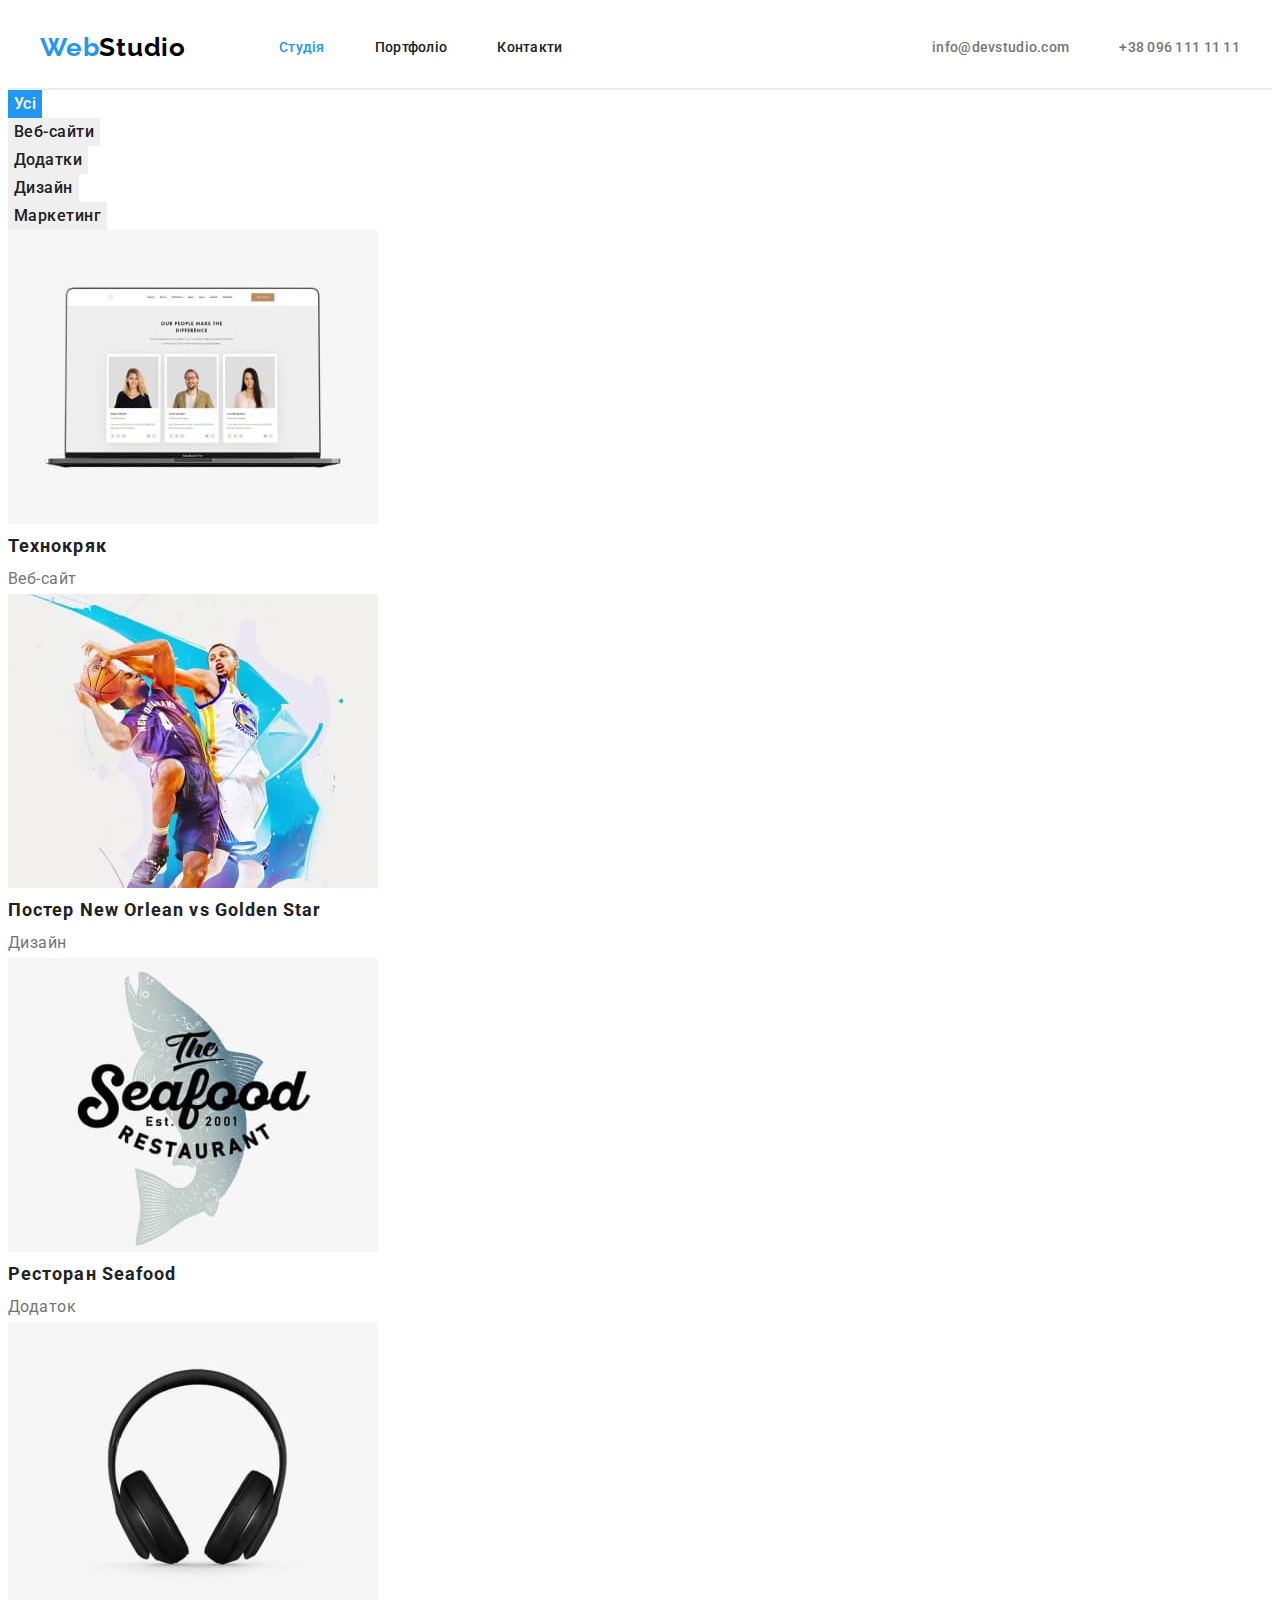
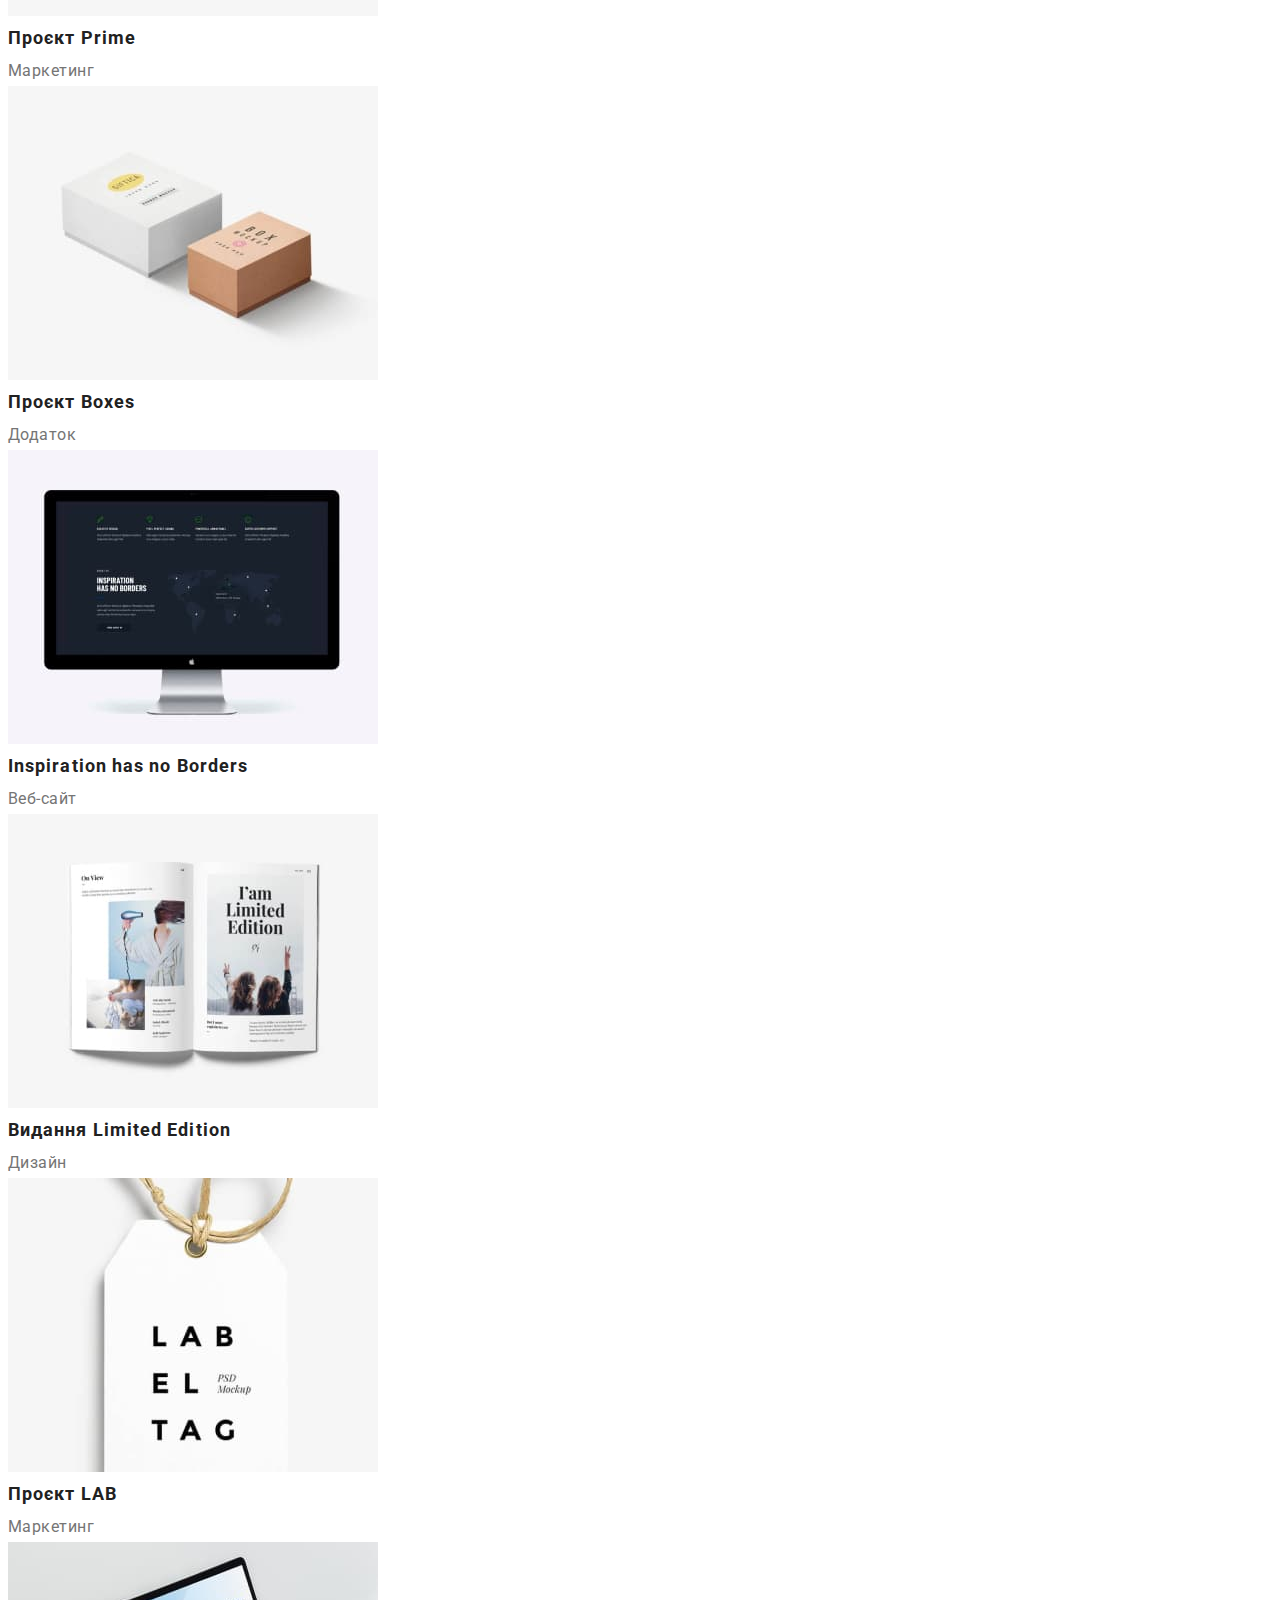
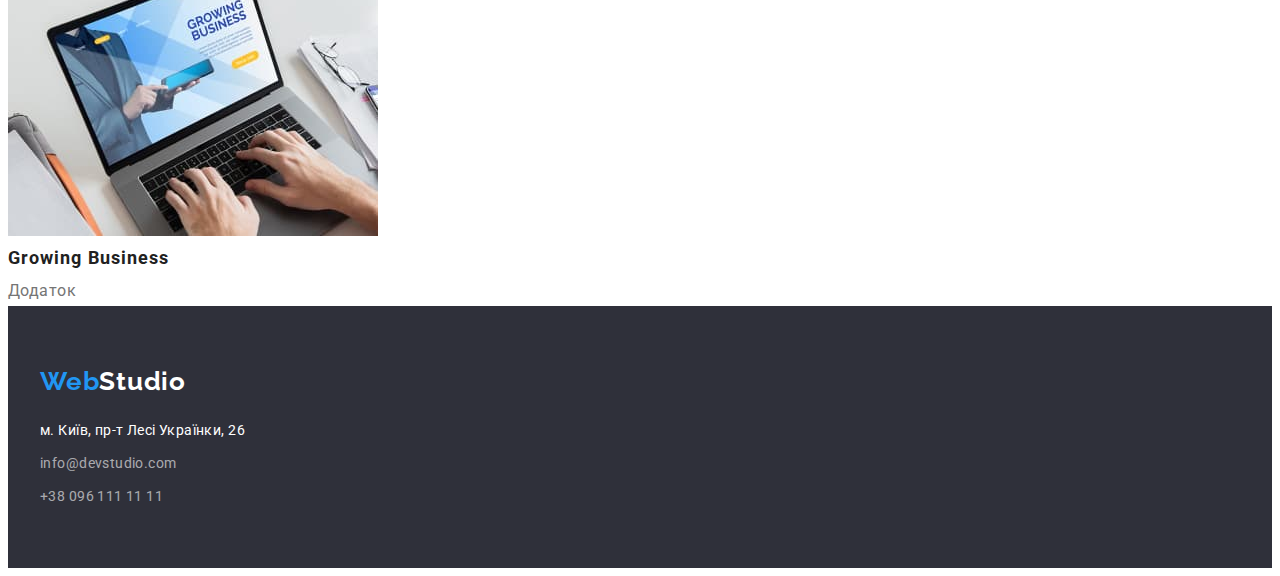
==== portfolio.html @ bd5c7682 "Initial commit. Studio page styling" ====
<!DOCTYPE html>
<html lang="uk">
<head>
    <link rel="stylesheet" href="https://cdnjs.cloudflare.com/ajax/libs/modern-normalize/1.1.0/modern-normalize.min.css"
        integrity="sha512-wpPYUAdjBVSE4KJnH1VR1HeZfpl1ub8YT/NKx4PuQ5NmX2tKuGu6U/JRp5y+Y8XG2tV+wKQpNHVUX03MfMFn9Q=="
        crossorigin="anonymous" referrerpolicy="no-referrer" />
    <meta charset="UTF-8">
    <meta http-equiv="X-UA-Compatible" content="IE=edge">
    <meta name="viewport" content="width=device-width, initial-scale=1.0">
    <title>Портфоліо</title>
    <link rel="stylesheet" href="./css/styles.css">
    <link rel="preconnect" href="https://fonts.googleapis.com">
    <link rel="preconnect" href="https://fonts.gstatic.com" crossorigin>
    <link
        href="https://fonts.googleapis.com/css2?family=Montserrat:wght@400;700&family=Raleway:wght@700&family=Roboto:wght@400;500;700;900&display=swap"
        rel="stylesheet">
</head>
<body>
    <!-- Header -->
    <header class="page-header">
        <div class="container">
            <a href="./" class="logo link"><span class="accent">Web</span>Studio</a>
    
            <nav>
                <ul class="pages list">
                    <li class="item"><a class="link current" href="./">Студія</a></li>
                    <li class="item"><a class="link" href="./portfolio.html">Портфоліо</a></li>
                    <li class="item"><a class="link" href="">Контакти</a></li>
                </ul>
            </nav>
    
            <ul class="contacts list">
                <li class="item"><a class="link" href="mailto:info@devstudio.com">info@devstudio.com</a></li>
                <li class="item"><a class="link" href="tel:+380961111111">+38 096 111 11 11</a></li>
            </ul>
        </div>
    </header>
    
    <!-- Main content -->
    <main>
        <section>
            <h1 class="projects-title">Проекти</h1>

            <!-- Filter -->
            <ul class="filter-list list">
                <li><button type="button" class="button active">Усі</button></li>
                <li><button type="button" class="button">Веб-сайти</button></li>
                <li><button type="button" class="button">Додатки</button></li>
                <li><button type="button" class="button">Дизайн</button></li>
                <li><button type="button" class="button">Маркетинг</button></li>
            </ul>

            <!-- Projects -->
            <ul class="projects list">
                <li>
                    <a href="" class="link">
                        <img src="./images/project1.jpg" alt="Технокряк" width="370" height="294">
                        <h2 class="projects-company">Технокряк</h2>
                        <p class="projects-type">Веб-сайт</p>
                    </a>
                </li>
                <li>
                    <a href="" class="link">
                        <img src="./images/project2.jpg" alt="Постер New Orlean vs Golden Star" width="370" height="294">
                        <h2 class="projects-company">Постер New Orlean vs Golden Star</h2>
                        <p class="projects-type">Дизайн</p>
                    </a>
                </li>
                <li>
                    <a href="" class="link">
                        <img src="./images/project3.jpg" alt="Ресторан Seafood" width="370" height="294">
                        <h2 class="projects-company">Ресторан Seafood</h2>
                        <p class="projects-type">Додаток</p>
                    </a>
                </li>
                <li>
                    <a href="" class="link">
                        <img src="./images/project4.jpg" alt="Проєкт Prime" width="370" height="294">
                        <h2 class="projects-company">Проєкт Prime</h2>
                        <p class="projects-type">Маркетинг</p>
                    </a>
                </li>
                <li>
                    <a href="" class="link">
                        <img src="./images/project5.jpg" alt="Проєкт Boxes" width="370" height="294">
                        <h2 class="projects-company">Проєкт Boxes</h2>
                        <p class="projects-type">Додаток</p>
                    </a>
                </li>
                <li>
                    <a href="" class="link">
                        <img src="./images/project6.jpg" alt="Inspiration has no Borders" width="370" height="294">
                        <h2 class="projects-company">Inspiration has no Borders</h2>
                        <p class="projects-type">Веб-сайт</p>
                    </a>
                </li>
                <li>
                    <a href="" class="link">
                        <img src="./images/project7.jpg" alt="Видання Limited Edition" width="370" height="294">
                        <h2 class="projects-company">Видання Limited Edition</h2>
                        <p class="projects-type">Дизайн</p>
                    </a>
                </li>
                <li>
                    <a href="" class="link">
                        <img src="./images/project8.jpg" alt="Проєкт LAB" width="370" height="294">
                        <h2 class="projects-company">Проєкт LAB</h2>
                        <p class="projects-type">Маркетинг</p>
                    </a>
                </li>
                <li>
                    <a href="" class="link">
                        <img src="./images/project9.jpg" alt="Growing Business" width="370" height="294">
                        <h2 class="projects-company">Growing Business</h2>
                        <p class="projects-type">Додаток</p>
                    </a>
                </li>
            </ul>


        </section>
    </main>

    <!-- Footer -->
    <footer>
        <div class="container">
            <a href="./" class="logo link"><span class="accent">Web</span>Studio</a>
    
            <address class="address">
                <ul class="list">
                    <li class="item">
                        <p>м. Київ, пр-т Лесі Українки, 26</p>
                    </li>
                    <li class="item"><a class="link" href="mailto:info@devstudio.com">info@devstudio.com</a></li>
                    <li class="item"><a class="link" href="tel:+380961111111">+38 096 111 11 11</a></li>
                </ul>
            </address>
        </div>
    </footer>
</body>
</html>
---- css/styles.css ----
:root {
    --primary-color: #757575;
    --secondary-color: #212121;
    --accent: #2196F3;
}

body {
    font-family: Roboto, sans-serif;
    color: var(--primary-color);
}

ul,
p,
h1, h2, h3, h4, h5, h6 {
    margin: 0;
    margin-bottom: 0;
    padding: 0;
}

.list {
    list-style: none;
}

.link {
    text-decoration: none;
}

.accent {
    color: var(--accent);
}

.button {
    font: inherit;
    border: none;
    color: #FFFFFF;
    cursor: pointer;
}

.container {
    display: inherit;
    width: 1200px;
    margin: 0 auto;
    padding-left: 15px;
    padding-right: 15px;
}

/* Header */

.page-header {
    display: flex;
    border-bottom: 2px solid #ECECEC;
}

.page-header .container {
    align-items: center;
}
.logo {
    font-family: Raleway;
    font-weight: 700;
    font-size: 26px;
    line-height: 1.2;
    letter-spacing: 0.03em; 
    color: black;
}

.page-header .logo {
    padding-top: 24px;
    padding-bottom: 25px;
}

.pages {
    margin-left: 93px;
}

.contacts {
    margin-left: auto;
}

.pages,
.contacts {
    display: flex;
}

.pages .item + .item,
.contacts .item + .item {
    margin-left: 50px;
}

.pages .link,
.contacts .link {
    display: block  ;
    font-weight: 500;
    font-size: 14px;
    line-height: 1.14;
    letter-spacing: 0.02em;
    padding-top: 32px;
    padding-bottom: 32px;
}

.pages .link {
    color: var(--secondary-color);
}

.pages .link.current {
    color: var(--accent);
}

.contacts .link {
    color: var(--primary-color);
}

.pages .link:hover,
.pages .link:focus,
.contacts .link:hover,
.contacts .link:focus,
.address .link:hover,
.address .link:focus {
    color: var(--accent);
}

.section:not(:first-child) {
    padding-top: 94px;
    padding-bottom: 94px;
}

.section:last-child {
    background-color: #F5F4FA;
}

/* Studio content */

/* Hat */
.hat {
    padding-top: 200px;
    padding-bottom: 200px;
    text-align: center;
    background-color: #2F303A;
}

.hat-title {
    font-weight: 900;
    font-size: 44px;
    line-height: 1.36;
    letter-spacing: 0.06em;
    text-transform: uppercase;
    color: #FFFFFF;
}

.hat-button {
    margin-top: 30px;
    padding: 10px 32px;
    font-weight: 700;
    font-size: 16px;
    line-height: 1.88;
    letter-spacing: 0.06em;
    color: #FFFFFF;
    background-color: var(--accent);
    border-radius: 4px;
}

.hat-button:hover,
.hat-button:focus {
    background-color: #188CE8;
}

/* Features */

.features {
    font-size: 14px;
    line-height: 1.71;
    letter-spacing: 0.03em;
}

.features-list {
    display: flex;
}

.features-list .item {
    width: calc( (100% - 90)/ 4 );
}

.features-list .item + .item {
    margin-left: 30px;
}


.features-title,
.projects-title {
    display: none;
}

.features-list-title {
    margin-bottom: 10px;
    font-size: 14px;
    line-height: 1.14;
    letter-spacing: 0.03em;
    text-transform: uppercase;
    color: var(--secondary-color);
}

/* Business */

.section-title {
    margin-bottom: 50px;
    font-size: 36px;
    line-height: 1.17;
    text-align: center;
    letter-spacing: 0.03em;
    color: var(--secondary-color);
}

.business-list {
    display: flex;
}

.business-list .item + .item {
    margin-left: 30px;
}

/* Team */

.team.list {
    display: flex;
}

.team .item {
    background-color: #FFFFFF;
    border-radius: 4px;
    overflow: hidden;
    filter: drop-shadow(0px 4px 4px rgba(0, 0, 0, 0.25));
}

.team .item + .item {
    margin-left: 30px;
}

.team-name {
    margin-top: 30px;
    font-weight: 500;
    font-size: 16px;
    line-height: 1.19;
    text-align: center;
    color: var(--secondary-color);
}

.team-position {
    margin-top: 10px;
    font-size: 16px;
    line-height: 1.19;
    text-align: center;
    letter-spacing: 0.03em;
}

.team-content {
    padding: 30px;
}

/* Footer */

footer {
    padding: 60px 15px;
    background-color: #2F303A;
}

footer .logo {
    color: #FFFFFF;
}

.address {
    margin-top: 20px;
    font-style: normal;
    font-size: 14px;
    line-height: 24px;
    letter-spacing: 0.03em;
    color: #FFFFFF;
}

.address .item + .item {
    margin-top: 9px;
}

.address .link {
    color: rgba(255, 255, 255, 0.6);
}

/* _______________________Portfolio____________________ */

.filter-title {
    display: none;
}

.filter-list .button {
    font-weight: 500;
    font-size: 16px;
    line-height: 1.62;
    text-align: center;
    letter-spacing: 0.03em;
    color: var(--secondary-color);
}

.filter-list .button.active,
.filter-list .button:hover,
.filter-list .button:focus {
    color: #FFFFFF;
    background-color: var(--accent);
}

.projects .projects-company {
    font-size: 18px;
    line-height: 2;
    letter-spacing: 0.06em;
    color: var(--secondary-color); 
}

.projects .projects-type {
    font-size: 16px;
    line-height: 1.88;
    letter-spacing: 0.03em;
    color: var(--primary-color);
}
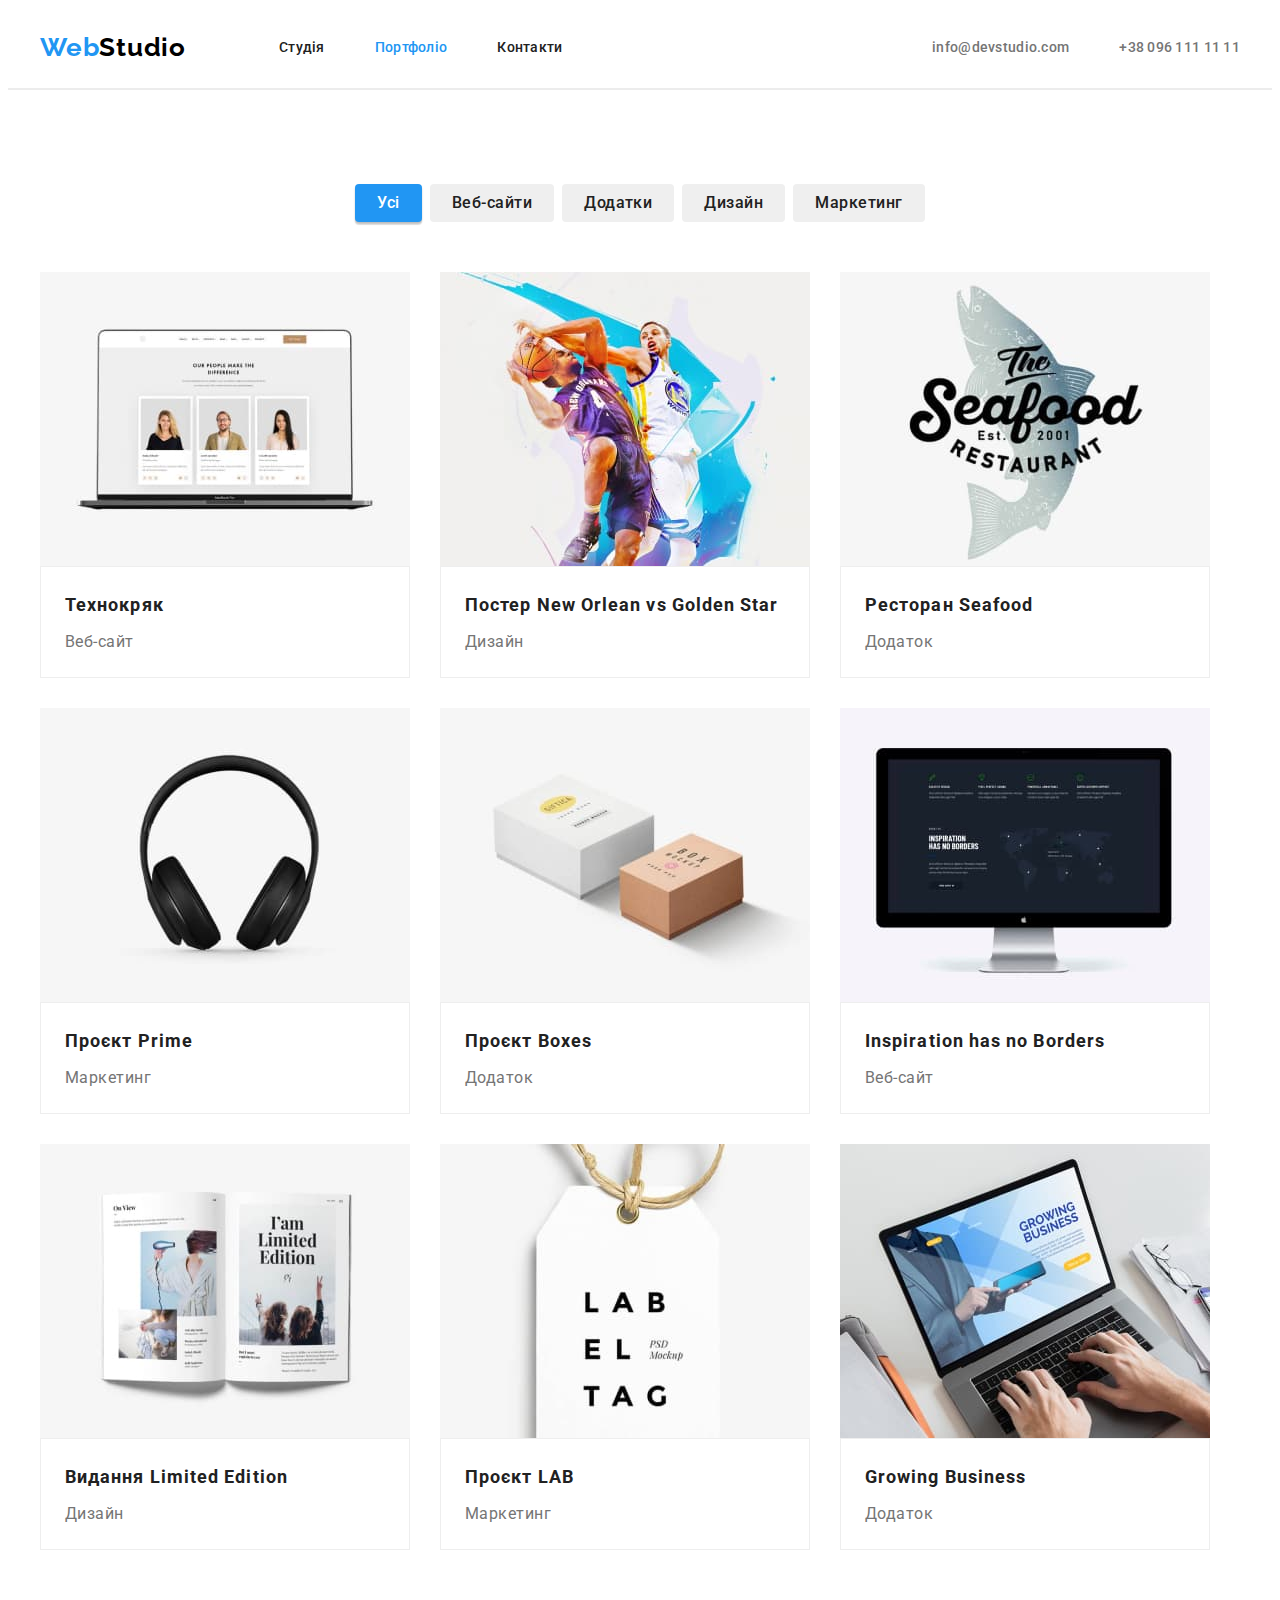
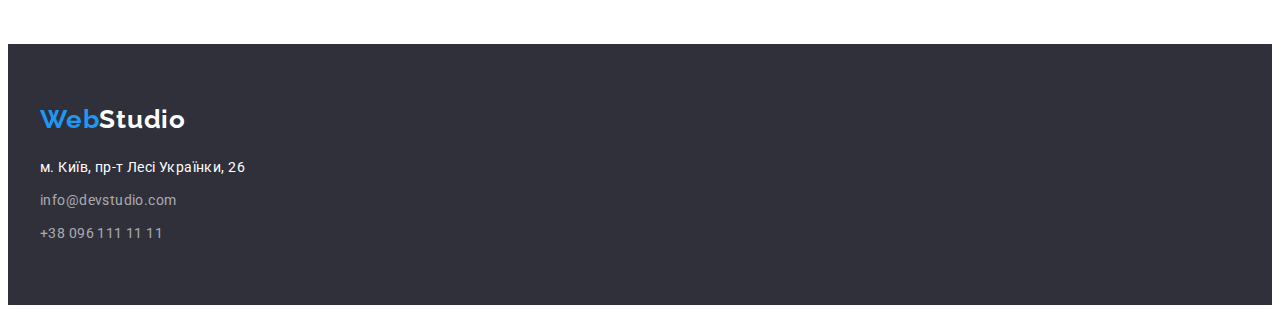
==== commit 7805fac3: "sections styles" ====
--- a/portfolio.html
+++ b/portfolio.html
@@ -1,141 +1,229 @@
 <!DOCTYPE html>
 <html lang="uk">
-<head>
-    <link rel="stylesheet" href="https://cdnjs.cloudflare.com/ajax/libs/modern-normalize/1.1.0/modern-normalize.min.css"
-        integrity="sha512-wpPYUAdjBVSE4KJnH1VR1HeZfpl1ub8YT/NKx4PuQ5NmX2tKuGu6U/JRp5y+Y8XG2tV+wKQpNHVUX03MfMFn9Q=="
-        crossorigin="anonymous" referrerpolicy="no-referrer" />
-    <meta charset="UTF-8">
-    <meta http-equiv="X-UA-Compatible" content="IE=edge">
-    <meta name="viewport" content="width=device-width, initial-scale=1.0">
+  <head>
+    <link
+      rel="stylesheet"
+      href="https://cdnjs.cloudflare.com/ajax/libs/modern-normalize/1.1.0/modern-normalize.min.css"
+      integrity="sha512-wpPYUAdjBVSE4KJnH1VR1HeZfpl1ub8YT/NKx4PuQ5NmX2tKuGu6U/JRp5y+Y8XG2tV+wKQpNHVUX03MfMFn9Q=="
+      crossorigin="anonymous"
+      referrerpolicy="no-referrer"
+    />
+    <meta charset="UTF-8" />
+    <meta http-equiv="X-UA-Compatible" content="IE=edge" />
+    <meta name="viewport" content="width=device-width, initial-scale=1.0" />
     <title>Портфоліо</title>
-    <link rel="stylesheet" href="./css/styles.css">
-    <link rel="preconnect" href="https://fonts.googleapis.com">
-    <link rel="preconnect" href="https://fonts.gstatic.com" crossorigin>
+    <link rel="stylesheet" href="./css/styles.css" />
+    <link rel="preconnect" href="https://fonts.googleapis.com" />
+    <link rel="preconnect" href="https://fonts.gstatic.com" crossorigin />
     <link
-        href="https://fonts.googleapis.com/css2?family=Montserrat:wght@400;700&family=Raleway:wght@700&family=Roboto:wght@400;500;700;900&display=swap"
-        rel="stylesheet">
-</head>
-<body>
+      href="https://fonts.googleapis.com/css2?family=Montserrat:wght@400;700&family=Raleway:wght@700&family=Roboto:wght@400;500;700;900&display=swap"
+      rel="stylesheet"
+    />
+  </head>
+
+  <body>
     <!-- Header -->
     <header class="page-header">
-        <div class="container">
-            <a href="./" class="logo link"><span class="accent">Web</span>Studio</a>
-    
-            <nav>
-                <ul class="pages list">
-                    <li class="item"><a class="link current" href="./">Студія</a></li>
-                    <li class="item"><a class="link" href="./portfolio.html">Портфоліо</a></li>
-                    <li class="item"><a class="link" href="">Контакти</a></li>
-                </ul>
-            </nav>
-    
-            <ul class="contacts list">
-                <li class="item"><a class="link" href="mailto:info@devstudio.com">info@devstudio.com</a></li>
-                <li class="item"><a class="link" href="tel:+380961111111">+38 096 111 11 11</a></li>
-            </ul>
-        </div>
+      <div class="container">
+        <a href="./" class="logo link"><span class="accent">Web</span>Studio</a>
+
+        <nav>
+          <ul class="pages list">
+            <li class="item"><a class="link" href="./">Студія</a></li>
+            <li class="item">
+              <a class="link current" href="./portfolio.html">Портфоліо</a>
+            </li>
+            <li class="item"><a class="link" href="">Контакти</a></li>
+          </ul>
+        </nav>
+
+        <ul class="contacts list">
+          <li class="item">
+            <a class="link" href="mailto:info@devstudio.com"
+              >info@devstudio.com</a
+            >
+          </li>
+          <li class="item">
+            <a class="link" href="tel:+380961111111">+38 096 111 11 11</a>
+          </li>
+        </ul>
+      </div>
     </header>
-    
+
     <!-- Main content -->
     <main>
-        <section>
-            <h1 class="projects-title">Проекти</h1>
-
-            <!-- Filter -->
-            <ul class="filter-list list">
-                <li><button type="button" class="button active">Усі</button></li>
-                <li><button type="button" class="button">Веб-сайти</button></li>
-                <li><button type="button" class="button">Додатки</button></li>
-                <li><button type="button" class="button">Дизайн</button></li>
-                <li><button type="button" class="button">Маркетинг</button></li>
+      <section class="section projects-section">
+        <div class="container no-padding">
+          <h1 class="projects-title">Проекти</h1>
+
+          <!-- Filter -->
+          <ul class="filter-list list">
+            <li class="item">
+              <button type="button" class="button active">Усі</button>
+            </li>
+            <li class="item">
+              <button type="button" class="button">Веб-сайти</button>
+            </li>
+            <li class="item">
+              <button type="button" class="button">Додатки</button>
+            </li>
+            <li class="item">
+              <button type="button" class="button">Дизайн</button>
+            </li>
+            <li class="item">
+              <button type="button" class="button">Маркетинг</button>
+            </li>
+          </ul>
+
+          <!-- Projects -->
+          <div class="projects-wrap">
+            <ul class="projects list">
+              <li class="item">
+                <a href="" class="link">
+                  <img
+                    class="projects-pic"
+                    src="./images/project1.jpg"
+                    alt="Технокряк"
+                  />
+                  <div class="projects-content">
+                    <h2 class="projects-company">Технокряк</h2>
+                    <p class="projects-type">Веб-сайт</p>
+                  </div>
+                </a>
+              </li>
+              <li class="item">
+                <a href="" class="link">
+                  <img
+                    class="projects-pic"
+                    src="./images/project2.jpg"
+                    alt="Постер New Orlean vs Golden Star"
+                  />
+                  <div class="projects-content">
+                    <h2 class="projects-company">
+                      Постер New Orlean vs Golden Star
+                    </h2>
+                    <p class="projects-type">Дизайн</p>
+                  </div>
+                </a>
+              </li>
+              <li class="item">
+                <a href="" class="link">
+                  <img
+                    class="projects-pic"
+                    src="./images/project3.jpg"
+                    alt="Ресторан Seafood"
+                  />
+                  <div class="projects-content">
+                    <h2 class="projects-company">Ресторан Seafood</h2>
+                    <p class="projects-type">Додаток</p>
+                  </div>
+                </a>
+              </li>
+              <li class="item">
+                <a href="" class="link">
+                  <img
+                    class="projects-pic"
+                    src="./images/project4.jpg"
+                    alt="Проєкт Prime"
+                  />
+                  <div class="projects-content">
+                    <h2 class="projects-company">Проєкт Prime</h2>
+                    <p class="projects-type">Маркетинг</p>
+                  </div>
+                </a>
+              </li>
+              <li class="item">
+                <a href="" class="link">
+                  <img
+                    class="projects-pic"
+                    src="./images/project5.jpg"
+                    alt="Проєкт Boxes"
+                  />
+                  <div class="projects-content">
+                    <h2 class="projects-company">Проєкт Boxes</h2>
+                    <p class="projects-type">Додаток</p>
+                  </div>
+                </a>
+              </li>
+              <li class="item">
+                <a href="" class="link">
+                  <img
+                    class="projects-pic"
+                    src="./images/project6.jpg"
+                    alt="Inspiration has no Borders"
+                  />
+                  <div class="projects-content">
+                    <h2 class="projects-company">Inspiration has no Borders</h2>
+                    <p class="projects-type">Веб-сайт</p>
+                  </div>
+                </a>
+              </li>
+              <li class="item">
+                <a href="" class="link">
+                  <img
+                    class="projects-pic"
+                    src="./images/project7.jpg"
+                    alt="Видання Limited Edition"
+                  />
+                  <div class="projects-content">
+                    <h2 class="projects-company">Видання Limited Edition</h2>
+                    <p class="projects-type">Дизайн</p>
+                  </div>
+                </a>
+              </li>
+              <li class="item">
+                <a href="" class="link">
+                  <img
+                    class="projects-pic"
+                    src="./images/project8.jpg"
+                    alt="Проєкт LAB"
+                  />
+                  <div class="projects-content">
+                    <h2 class="projects-company">Проєкт LAB</h2>
+                    <p class="projects-type">Маркетинг</p>
+                  </div>
+                </a>
+              </li>
+              <li class="item">
+                <a href="" class="link">
+                  <img
+                    class="projects-pic"
+                    src="./images/project9.jpg"
+                    alt="Growing Business"
+                  />
+                  <div class="projects-content">
+                    <h2 class="projects-company">Growing Business</h2>
+                    <p class="projects-type">Додаток</p>
+                  </div>
+                </a>
+              </li>
             </ul>
-
-            <!-- Projects -->
-            <ul class="projects list">
-                <li>
-                    <a href="" class="link">
-                        <img src="./images/project1.jpg" alt="Технокряк" width="370" height="294">
-                        <h2 class="projects-company">Технокряк</h2>
-                        <p class="projects-type">Веб-сайт</p>
-                    </a>
-                </li>
-                <li>
-                    <a href="" class="link">
-                        <img src="./images/project2.jpg" alt="Постер New Orlean vs Golden Star" width="370" height="294">
-                        <h2 class="projects-company">Постер New Orlean vs Golden Star</h2>
-                        <p class="projects-type">Дизайн</p>
-                    </a>
-                </li>
-                <li>
-                    <a href="" class="link">
-                        <img src="./images/project3.jpg" alt="Ресторан Seafood" width="370" height="294">
-                        <h2 class="projects-company">Ресторан Seafood</h2>
-                        <p class="projects-type">Додаток</p>
-                    </a>
-                </li>
-                <li>
-                    <a href="" class="link">
-                        <img src="./images/project4.jpg" alt="Проєкт Prime" width="370" height="294">
-                        <h2 class="projects-company">Проєкт Prime</h2>
-                        <p class="projects-type">Маркетинг</p>
-                    </a>
-                </li>
-                <li>
-                    <a href="" class="link">
-                        <img src="./images/project5.jpg" alt="Проєкт Boxes" width="370" height="294">
-                        <h2 class="projects-company">Проєкт Boxes</h2>
-                        <p class="projects-type">Додаток</p>
-                    </a>
-                </li>
-                <li>
-                    <a href="" class="link">
-                        <img src="./images/project6.jpg" alt="Inspiration has no Borders" width="370" height="294">
-                        <h2 class="projects-company">Inspiration has no Borders</h2>
-                        <p class="projects-type">Веб-сайт</p>
-                    </a>
-                </li>
-                <li>
-                    <a href="" class="link">
-                        <img src="./images/project7.jpg" alt="Видання Limited Edition" width="370" height="294">
-                        <h2 class="projects-company">Видання Limited Edition</h2>
-                        <p class="projects-type">Дизайн</p>
-                    </a>
-                </li>
-                <li>
-                    <a href="" class="link">
-                        <img src="./images/project8.jpg" alt="Проєкт LAB" width="370" height="294">
-                        <h2 class="projects-company">Проєкт LAB</h2>
-                        <p class="projects-type">Маркетинг</p>
-                    </a>
-                </li>
-                <li>
-                    <a href="" class="link">
-                        <img src="./images/project9.jpg" alt="Growing Business" width="370" height="294">
-                        <h2 class="projects-company">Growing Business</h2>
-                        <p class="projects-type">Додаток</p>
-                    </a>
-                </li>
-            </ul>
-
-
-        </section>
+          </div>
+        </div>
+      </section>
     </main>
 
     <!-- Footer -->
     <footer>
-        <div class="container">
-            <a href="./" class="logo link"><span class="accent">Web</span>Studio</a>
-    
-            <address class="address">
-                <ul class="list">
-                    <li class="item">
-                        <p>м. Київ, пр-т Лесі Українки, 26</p>
-                    </li>
-                    <li class="item"><a class="link" href="mailto:info@devstudio.com">info@devstudio.com</a></li>
-                    <li class="item"><a class="link" href="tel:+380961111111">+38 096 111 11 11</a></li>
-                </ul>
-            </address>
-        </div>
+      <div class="container">
+        <a href="./" class="logo link"><span class="accent">Web</span>Studio</a>
+
+        <address class="address">
+          <ul class="list">
+            <li class="item">
+              <p>м. Київ, пр-т Лесі Українки, 26</p>
+            </li>
+            <li class="item">
+              <a class="link" href="mailto:info@devstudio.com"
+                >info@devstudio.com</a
+              >
+            </li>
+            <li class="item">
+              <a class="link" href="tel:+380961111111">+38 096 111 11 11</a>
+            </li>
+          </ul>
+        </address>
+      </div>
     </footer>
-</body>
-</html>+  </body>
+</html>
--- a/css/styles.css
+++ b/css/styles.css
@@ -2,6 +2,8 @@
     --primary-color: #757575;
     --secondary-color: #212121;
     --accent: #2196F3;
+    --grid-gap: 30px;
+    --grid-raw-elements: 3;
 }
 
 body {
@@ -42,6 +44,10 @@
     margin: 0 auto;
     padding-left: 15px;
     padding-right: 15px;
+}
+
+.no-padding {
+    padding: 0;
 }
 
 /* Header */
@@ -118,19 +124,15 @@
     color: var(--accent);
 }
 
-.section:not(:first-child) {
+.section {
     padding-top: 94px;
     padding-bottom: 94px;
 }
-
-.section:last-child {
-    background-color: #F5F4FA;
-}
-
 /* Studio content */
 
 /* Hat */
 .hat {
+    margin: 0 auto;
     padding-top: 200px;
     padding-bottom: 200px;
     text-align: center;
@@ -165,7 +167,7 @@
 
 /* Features */
 
-.features {
+.features-section {
     font-size: 14px;
     line-height: 1.71;
     letter-spacing: 0.03em;
@@ -200,6 +202,10 @@
 
 /* Business */
 
+.business-section {
+    padding-top: 0;
+}
+
 .section-title {
     margin-bottom: 50px;
     font-size: 36px;
@@ -218,6 +224,10 @@
 }
 
 /* Team */
+
+.team-section {
+    background-color: #F5F4FA;
+}
 
 .team.list {
     display: flex;
@@ -289,12 +299,23 @@
     display: none;
 }
 
+.filter-list {
+    display: flex;
+    justify-content: center;
+}
+
+.filter-list .item + .item {
+    margin-left: 8px;
+}
+
 .filter-list .button {
+    padding: 6px 22px;
     font-weight: 500;
     font-size: 16px;
     line-height: 1.62;
     text-align: center;
     letter-spacing: 0.03em;
+    border-radius: 4px;
     color: var(--secondary-color);
 }
 
@@ -303,6 +324,33 @@
 .filter-list .button:focus {
     color: #FFFFFF;
     background-color: var(--accent);
+    box-shadow: 0px 3px 1px rgba(0, 0, 0, 0.1), 0px 1px 2px rgba(0, 0, 0, 0.08), 0px 2px 2px rgba(0, 0, 0, 0.12);
+}
+
+/* Projects */
+
+.projects-wrap {
+    margin-top: 50px;
+}
+
+.projects {
+    display: flex;
+    width: 100%;
+    margin-top: calc(-1*var(--grid-gap));
+    margin-left: calc(-1*var(--grid-gap));
+    flex-wrap: wrap;
+}
+
+.projects-pic {
+    display: block;
+    width: 100%;
+}
+
+.projects > .item {
+    display: block;
+    flex-basis: calc(100%/var(--grid-raw-elements) - var(--grid-gap));
+    margin-top: var(--grid-gap);
+    margin-left: var(--grid-gap);
 }
 
 .projects .projects-company {
@@ -317,4 +365,13 @@
     line-height: 1.88;
     letter-spacing: 0.03em;
     color: var(--primary-color);
-}+}
+
+.projects-content {
+    padding: 20px 24px;
+    border: 1px solid #EEEEEE;
+}
+
+.projects-content p {
+    margin-top: 4px;
+}
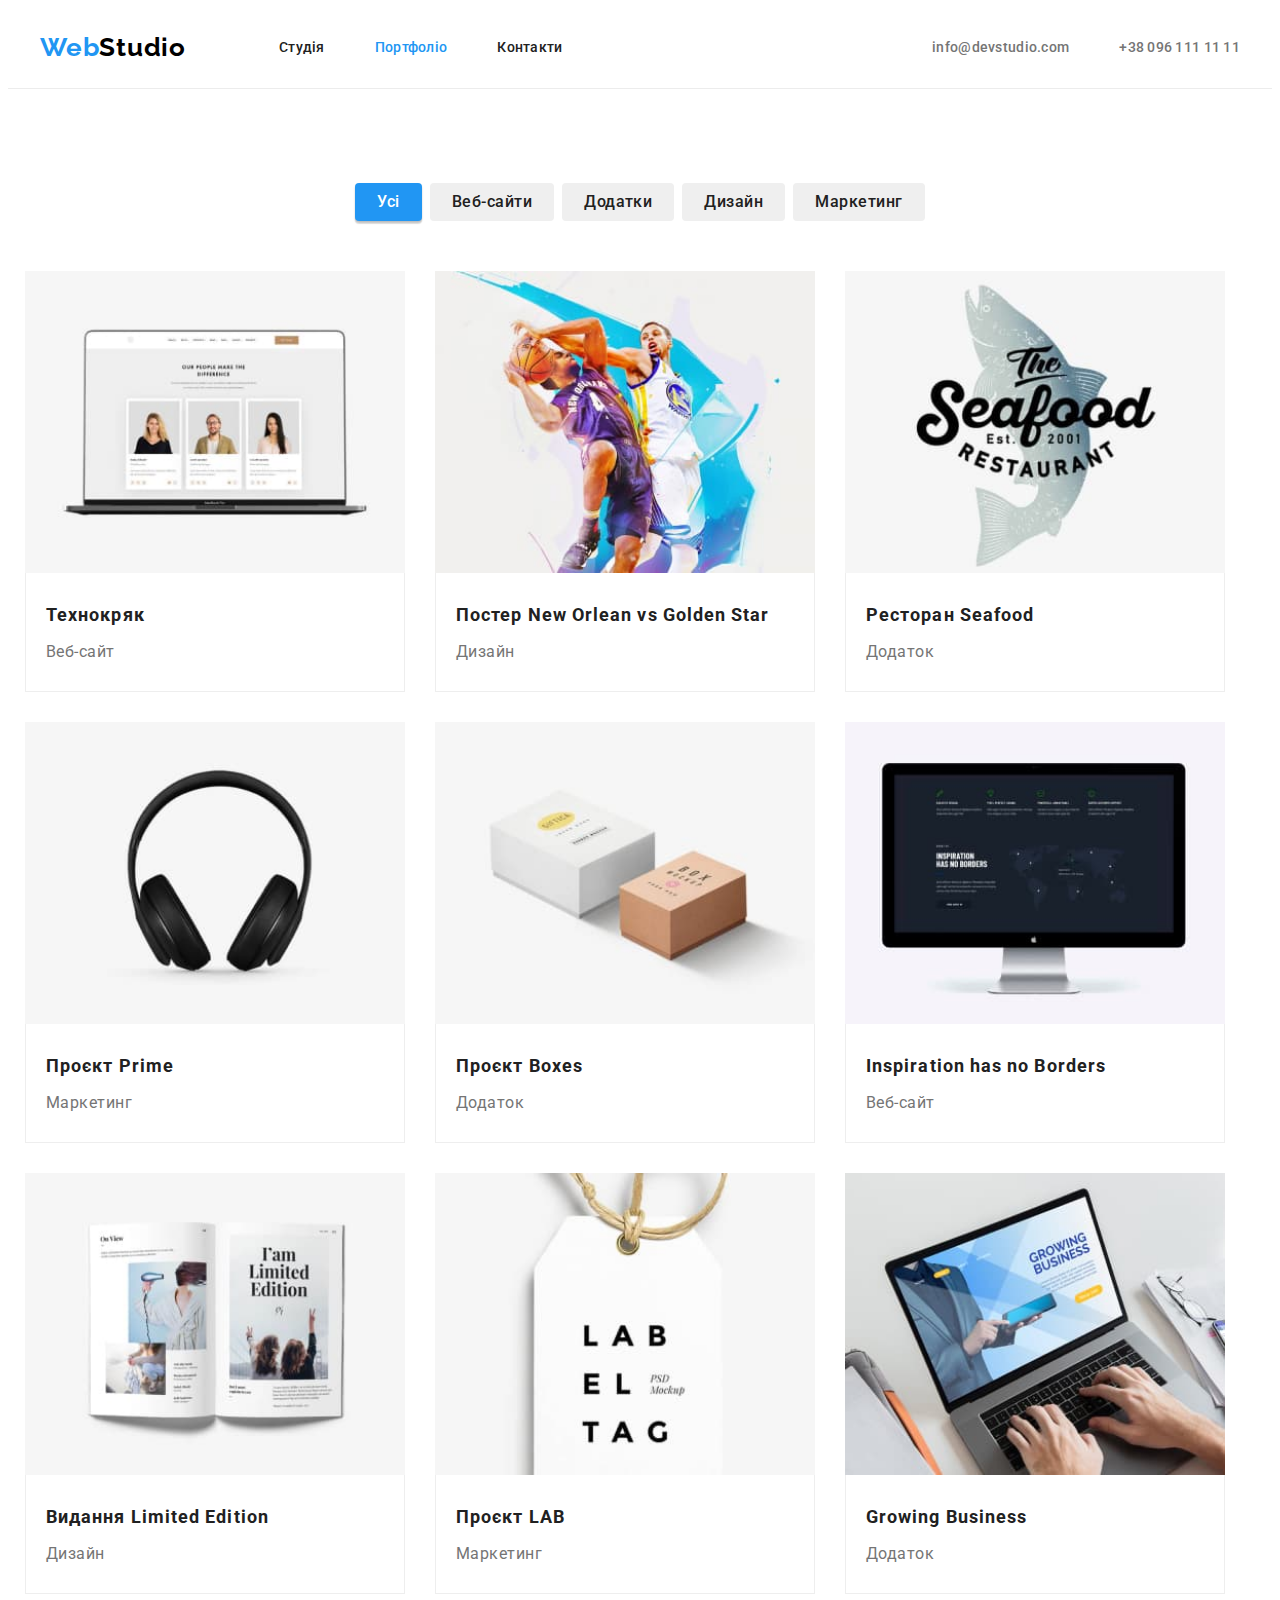
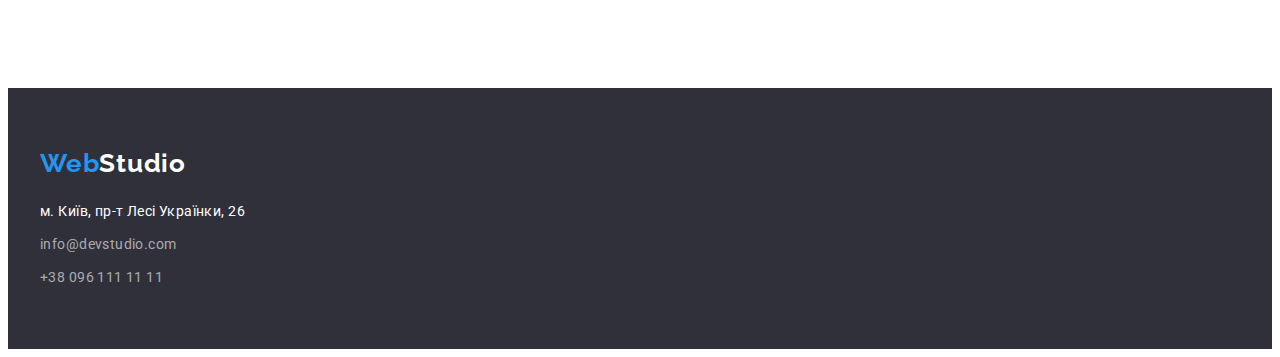
==== commit 142cc9be: "Style fix" ====
--- a/portfolio.html
+++ b/portfolio.html
@@ -53,7 +53,7 @@
     <!-- Main content -->
     <main>
       <section class="section projects-section">
-        <div class="container no-padding">
+        <div class="container">
           <h1 class="projects-title">Проекти</h1>
 
           <!-- Filter -->
@@ -76,7 +76,6 @@
           </ul>
 
           <!-- Projects -->
-          <div class="projects-wrap">
             <ul class="projects list">
               <li class="item">
                 <a href="" class="link">
@@ -84,6 +83,7 @@
                     class="projects-pic"
                     src="./images/project1.jpg"
                     alt="Технокряк"
+                    width="370"
                   />
                   <div class="projects-content">
                     <h2 class="projects-company">Технокряк</h2>
@@ -97,13 +97,13 @@
                     class="projects-pic"
                     src="./images/project2.jpg"
                     alt="Постер New Orlean vs Golden Star"
+                    width="370"
                   />
                   <div class="projects-content">
                     <h2 class="projects-company">
                       Постер New Orlean vs Golden Star
                     </h2>
                     <p class="projects-type">Дизайн</p>
-                  </div>
                 </a>
               </li>
               <li class="item">
@@ -112,6 +112,7 @@
                     class="projects-pic"
                     src="./images/project3.jpg"
                     alt="Ресторан Seafood"
+                    width="370"
                   />
                   <div class="projects-content">
                     <h2 class="projects-company">Ресторан Seafood</h2>
@@ -125,6 +126,7 @@
                     class="projects-pic"
                     src="./images/project4.jpg"
                     alt="Проєкт Prime"
+                    width="370"
                   />
                   <div class="projects-content">
                     <h2 class="projects-company">Проєкт Prime</h2>
@@ -138,6 +140,7 @@
                     class="projects-pic"
                     src="./images/project5.jpg"
                     alt="Проєкт Boxes"
+                    width="370"
                   />
                   <div class="projects-content">
                     <h2 class="projects-company">Проєкт Boxes</h2>
@@ -151,6 +154,7 @@
                     class="projects-pic"
                     src="./images/project6.jpg"
                     alt="Inspiration has no Borders"
+                    width="370"
                   />
                   <div class="projects-content">
                     <h2 class="projects-company">Inspiration has no Borders</h2>
@@ -164,6 +168,7 @@
                     class="projects-pic"
                     src="./images/project7.jpg"
                     alt="Видання Limited Edition"
+                    width="370"
                   />
                   <div class="projects-content">
                     <h2 class="projects-company">Видання Limited Edition</h2>
@@ -177,6 +182,7 @@
                     class="projects-pic"
                     src="./images/project8.jpg"
                     alt="Проєкт LAB"
+                    width="370"
                   />
                   <div class="projects-content">
                     <h2 class="projects-company">Проєкт LAB</h2>
@@ -190,6 +196,7 @@
                     class="projects-pic"
                     src="./images/project9.jpg"
                     alt="Growing Business"
+                    width="370"
                   />
                   <div class="projects-content">
                     <h2 class="projects-company">Growing Business</h2>
--- a/css/styles.css
+++ b/css/styles.css
@@ -1,118 +1,125 @@
 :root {
-    --primary-color: #757575;
-    --secondary-color: #212121;
-    --accent: #2196F3;
-    --grid-gap: 30px;
-    --grid-raw-elements: 3;
+  --primary-color: #757575;
+  --secondary-color: #212121;
+  --accent: #2196f3;
+  --grid-gap: 30px;
+  --grid-raw-elements: 3;
 }
 
 body {
-    font-family: Roboto, sans-serif;
-    color: var(--primary-color);
+  font-family: Roboto, sans-serif;
+  color: var(--primary-color);
 }
 
 ul,
 p,
-h1, h2, h3, h4, h5, h6 {
-    margin: 0;
-    margin-bottom: 0;
-    padding: 0;
+h1,
+h2,
+h3,
+h4,
+h5,
+h6 {
+  margin: 0;
+  margin-bottom: 0;
+  padding: 0;
+}
+
+img {
+  display: block;
+  max-width: 100%;
 }
 
 .list {
-    list-style: none;
+  list-style: none;
 }
 
 .link {
-    text-decoration: none;
+  text-decoration: none;
 }
 
 .accent {
-    color: var(--accent);
+  color: var(--accent);
 }
 
 .button {
-    font: inherit;
-    border: none;
-    color: #FFFFFF;
-    cursor: pointer;
+  font: inherit;
+  border: none;
+  color: #ffffff;
+  cursor: pointer;
 }
 
 .container {
-    display: inherit;
-    width: 1200px;
-    margin: 0 auto;
-    padding-left: 15px;
-    padding-right: 15px;
-}
-
-.no-padding {
-    padding: 0;
+  display: inherit;
+  width: 1200px;
+  margin: 0 auto;
+  padding-left: 15px;
+  padding-right: 15px;
 }
 
 /* Header */
 
 .page-header {
-    display: flex;
-    border-bottom: 2px solid #ECECEC;
+  display: flex;
+  border-bottom: 1px solid #ececec;
 }
 
 .page-header .container {
-    align-items: center;
-}
+  align-items: center;
+}
+
 .logo {
-    font-family: Raleway;
-    font-weight: 700;
-    font-size: 26px;
-    line-height: 1.2;
-    letter-spacing: 0.03em; 
-    color: black;
+  font-family: Raleway;
+  font-weight: 700;
+  font-size: 26px;
+  line-height: 1.2;
+  letter-spacing: 0.03em;
+  color: black;
 }
 
 .page-header .logo {
-    padding-top: 24px;
-    padding-bottom: 25px;
+  padding-top: 24px;
+  padding-bottom: 25px;
 }
 
 .pages {
-    margin-left: 93px;
+  margin-left: 93px;
 }
 
 .contacts {
-    margin-left: auto;
+  margin-left: auto;
 }
 
 .pages,
 .contacts {
-    display: flex;
+  display: flex;
 }
 
 .pages .item + .item,
 .contacts .item + .item {
-    margin-left: 50px;
+  margin-left: 50px;
 }
 
 .pages .link,
 .contacts .link {
-    display: block  ;
-    font-weight: 500;
-    font-size: 14px;
-    line-height: 1.14;
-    letter-spacing: 0.02em;
-    padding-top: 32px;
-    padding-bottom: 32px;
+  display: block;
+  font-weight: 500;
+  font-size: 14px;
+  line-height: 1.14;
+  letter-spacing: 0.02em;
+  padding-top: 32px;
+  padding-bottom: 32px;
 }
 
 .pages .link {
-    color: var(--secondary-color);
+  color: var(--secondary-color);
 }
 
 .pages .link.current {
-    color: var(--accent);
+  color: var(--accent);
 }
 
 .contacts .link {
-    color: var(--primary-color);
+  color: var(--primary-color);
 }
 
 .pages .link:hover,
@@ -121,257 +128,262 @@
 .contacts .link:focus,
 .address .link:hover,
 .address .link:focus {
-    color: var(--accent);
+  color: var(--accent);
 }
 
 .section {
-    padding-top: 94px;
-    padding-bottom: 94px;
+  padding-top: 94px;
+  padding-bottom: 94px;
 }
 /* Studio content */
 
 /* Hat */
 .hat {
-    margin: 0 auto;
-    padding-top: 200px;
-    padding-bottom: 200px;
-    text-align: center;
-    background-color: #2F303A;
+  margin: 0 auto;
+  padding-top: 200px;
+  padding-bottom: 200px;
+  text-align: center;
+  background-color: #2f303a;
 }
 
 .hat-title {
-    font-weight: 900;
-    font-size: 44px;
-    line-height: 1.36;
-    letter-spacing: 0.06em;
-    text-transform: uppercase;
-    color: #FFFFFF;
+  width: 696px;
+  margin: 0 auto;
+  font-weight: 900;
+  font-size: 44px;
+  line-height: 1.36;
+  letter-spacing: 0.06em;
+  text-transform: uppercase;
+  color: #ffffff;
 }
 
 .hat-button {
-    margin-top: 30px;
-    padding: 10px 32px;
-    font-weight: 700;
-    font-size: 16px;
-    line-height: 1.88;
-    letter-spacing: 0.06em;
-    color: #FFFFFF;
-    background-color: var(--accent);
-    border-radius: 4px;
+  margin-top: 30px;
+  padding: 10px 32px;
+  font-weight: 700;
+  font-size: 16px;
+  line-height: 1.88;
+  letter-spacing: 0.06em;
+  color: #ffffff;
+  background-color: var(--accent);
+  border-radius: 4px;
 }
 
 .hat-button:hover,
 .hat-button:focus {
-    background-color: #188CE8;
+  background-color: #188ce8;
 }
 
 /* Features */
 
 .features-section {
-    font-size: 14px;
-    line-height: 1.71;
-    letter-spacing: 0.03em;
+  font-size: 14px;
+  line-height: 1.71;
+  letter-spacing: 0.03em;
 }
 
 .features-list {
-    display: flex;
+  display: flex;
 }
 
 .features-list .item {
-    width: calc( (100% - 90)/ 4 );
+  width: calc((100% - 90px) / 4);
 }
 
 .features-list .item + .item {
-    margin-left: 30px;
-}
-
+  margin-left: 30px;
+}
 
 .features-title,
 .projects-title {
-    display: none;
+  display: none;
 }
 
 .features-list-title {
-    margin-bottom: 10px;
-    font-size: 14px;
-    line-height: 1.14;
-    letter-spacing: 0.03em;
-    text-transform: uppercase;
-    color: var(--secondary-color);
+  margin-bottom: 10px;
+  font-size: 14px;
+  line-height: 1.14;
+  letter-spacing: 0.03em;
+  text-transform: uppercase;
+  color: var(--secondary-color);
 }
 
 /* Business */
 
 .business-section {
-    padding-top: 0;
+  padding-top: 0;
 }
 
 .section-title {
-    margin-bottom: 50px;
-    font-size: 36px;
-    line-height: 1.17;
-    text-align: center;
-    letter-spacing: 0.03em;
-    color: var(--secondary-color);
+  margin-bottom: 50px;
+  font-size: 36px;
+  line-height: 1.17;
+  text-align: center;
+  letter-spacing: 0.03em;
+  color: var(--secondary-color);
 }
 
 .business-list {
-    display: flex;
+  display: flex;
 }
 
 .business-list .item + .item {
-    margin-left: 30px;
+  margin-left: 30px;
 }
 
 /* Team */
 
 .team-section {
-    background-color: #F5F4FA;
+  background-color: #f5f4fa;
 }
 
 .team.list {
-    display: flex;
+  display: flex;
 }
 
 .team .item {
-    background-color: #FFFFFF;
-    border-radius: 4px;
-    overflow: hidden;
-    filter: drop-shadow(0px 4px 4px rgba(0, 0, 0, 0.25));
+  width: calc((100% - 90px) / 4);
+  background-color: #ffffff;
+  border-radius: 4px;
+  overflow: hidden;
+  box-shadow: 0px 1px 3px rgba(0, 0, 0, 0.12), 0px 1px 1px rgba(0, 0, 0, 0.14),
+    0px 2px 1px rgba(0, 0, 0, 0.2);
 }
 
 .team .item + .item {
-    margin-left: 30px;
+  margin-left: 30px;
 }
 
 .team-name {
-    margin-top: 30px;
-    font-weight: 500;
-    font-size: 16px;
-    line-height: 1.19;
-    text-align: center;
-    color: var(--secondary-color);
+  font-weight: 500;
+  font-size: 16px;
+  line-height: 1.19;
+  text-align: center;
+  color: var(--secondary-color);
 }
 
 .team-position {
-    margin-top: 10px;
-    font-size: 16px;
-    line-height: 1.19;
-    text-align: center;
-    letter-spacing: 0.03em;
+  margin-top: 10px;
+  font-size: 16px;
+  line-height: 1.19;
+  text-align: center;
+  letter-spacing: 0.03em;
 }
 
 .team-content {
-    padding: 30px;
+  padding: 30px;
 }
 
 /* Footer */
 
 footer {
-    padding: 60px 15px;
-    background-color: #2F303A;
+  padding-top: 60px;
+  padding-bottom: 60px;
+  background-color: #2f303a;
 }
 
 footer .logo {
-    color: #FFFFFF;
+  color: #ffffff;
 }
 
 .address {
-    margin-top: 20px;
-    font-style: normal;
-    font-size: 14px;
-    line-height: 24px;
-    letter-spacing: 0.03em;
-    color: #FFFFFF;
+  margin-top: 20px;
+  font-style: normal;
+  font-size: 14px;
+  line-height: 24px;
+  letter-spacing: 0.03em;
+  color: #ffffff;
 }
 
 .address .item + .item {
-    margin-top: 9px;
+  margin-top: 9px;
 }
 
 .address .link {
-    color: rgba(255, 255, 255, 0.6);
+  color: rgba(255, 255, 255, 0.6);
 }
 
 /* _______________________Portfolio____________________ */
 
 .filter-title {
-    display: none;
+  display: none;
 }
 
 .filter-list {
-    display: flex;
-    justify-content: center;
+  display: flex;
+  margin-bottom: 50px;
+  justify-content: center;
 }
 
 .filter-list .item + .item {
-    margin-left: 8px;
+  margin-left: 8px;
 }
 
 .filter-list .button {
-    padding: 6px 22px;
-    font-weight: 500;
-    font-size: 16px;
-    line-height: 1.62;
-    text-align: center;
-    letter-spacing: 0.03em;
-    border-radius: 4px;
-    color: var(--secondary-color);
+  padding: 6px 22px;
+  font-weight: 500;
+  font-size: 16px;
+  line-height: 1.62;
+  text-align: center;
+  letter-spacing: 0.03em;
+  border-radius: 4px;
+  color: var(--secondary-color);
 }
 
 .filter-list .button.active,
 .filter-list .button:hover,
 .filter-list .button:focus {
-    color: #FFFFFF;
-    background-color: var(--accent);
-    box-shadow: 0px 3px 1px rgba(0, 0, 0, 0.1), 0px 1px 2px rgba(0, 0, 0, 0.08), 0px 2px 2px rgba(0, 0, 0, 0.12);
+  color: #ffffff;
+  background-color: var(--accent);
+  box-shadow: 0px 3px 1px rgba(0, 0, 0, 0.1), 0px 1px 2px rgba(0, 0, 0, 0.08),
+    0px 2px 2px rgba(0, 0, 0, 0.12);
 }
 
 /* Projects */
-
-.projects-wrap {
-    margin-top: 50px;
+.projects-section .container {
+    width: 1230px;
 }
 
 .projects {
-    display: flex;
-    width: 100%;
-    margin-top: calc(-1*var(--grid-gap));
-    margin-left: calc(-1*var(--grid-gap));
-    flex-wrap: wrap;
+  display: flex;
+  width: 100%;
+  margin-top: calc(-1 * var(--grid-gap));
+  margin-left: calc(-1 * var(--grid-gap));
+  flex-wrap: wrap;
 }
 
 .projects-pic {
-    display: block;
-    width: 100%;
+  display: block;
+  width: 100%;
 }
 
 .projects > .item {
-    display: block;
-    flex-basis: calc(100%/var(--grid-raw-elements) - var(--grid-gap));
-    margin-top: var(--grid-gap);
-    margin-left: var(--grid-gap);
+  display: block;
+  flex-basis: calc((100% - (var(--grid-raw-elements)*(var(--grid-gap)))) / var(--grid-raw-elements));
+  margin-top: var(--grid-gap);
+  margin-left: var(--grid-gap);
 }
 
 .projects .projects-company {
-    font-size: 18px;
-    line-height: 2;
-    letter-spacing: 0.06em;
-    color: var(--secondary-color); 
+  font-size: 18px;
+  line-height: 2;
+  letter-spacing: 0.06em;
+  color: var(--secondary-color);
 }
 
 .projects .projects-type {
-    font-size: 16px;
-    line-height: 1.88;
-    letter-spacing: 0.03em;
-    color: var(--primary-color);
+  font-size: 16px;
+  line-height: 1.88;
+  letter-spacing: 0.03em;
+  color: var(--primary-color);
 }
 
 .projects-content {
-    padding: 20px 24px;
-    border: 1px solid #EEEEEE;
+  padding: 24px 20px;
+  border: 1px solid #eeeeee;
+  border-top: none;
 }
 
 .projects-content p {
-    margin-top: 4px;
-}
+  margin-top: 4px;
+}
